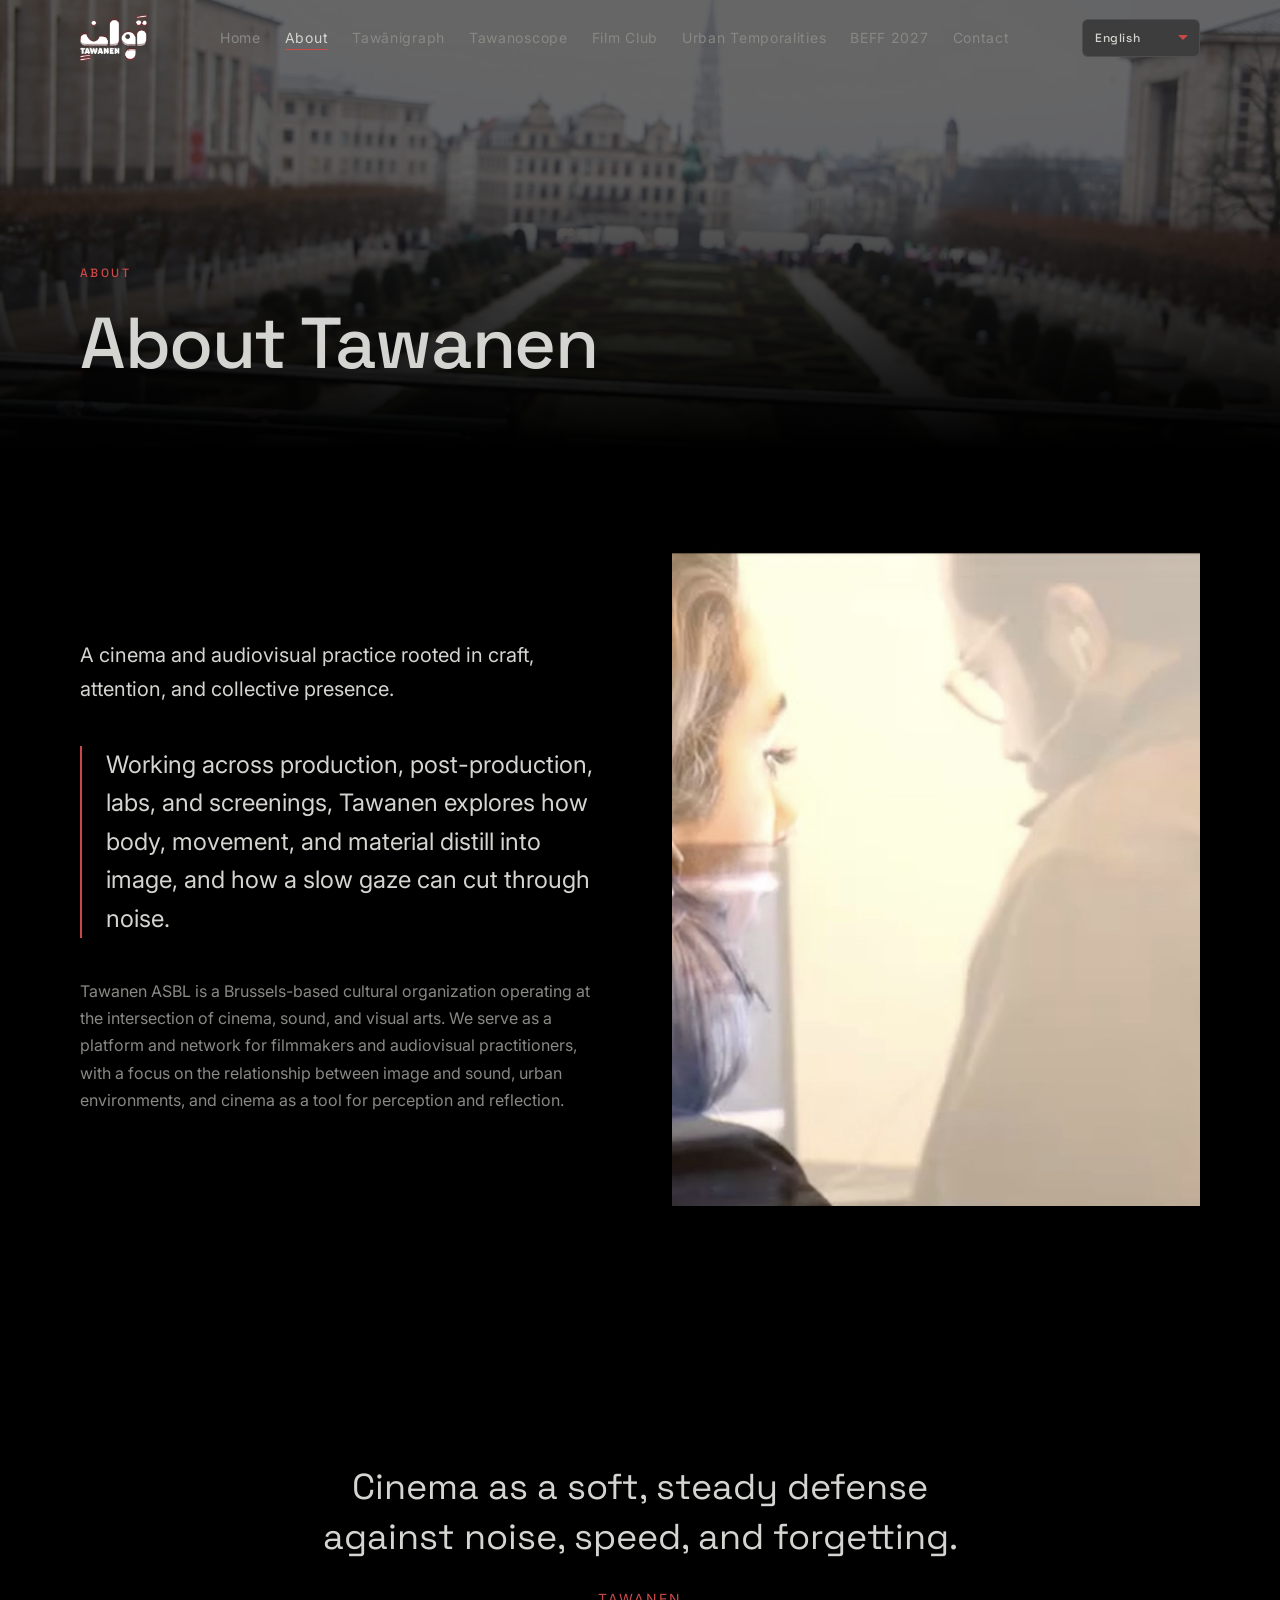
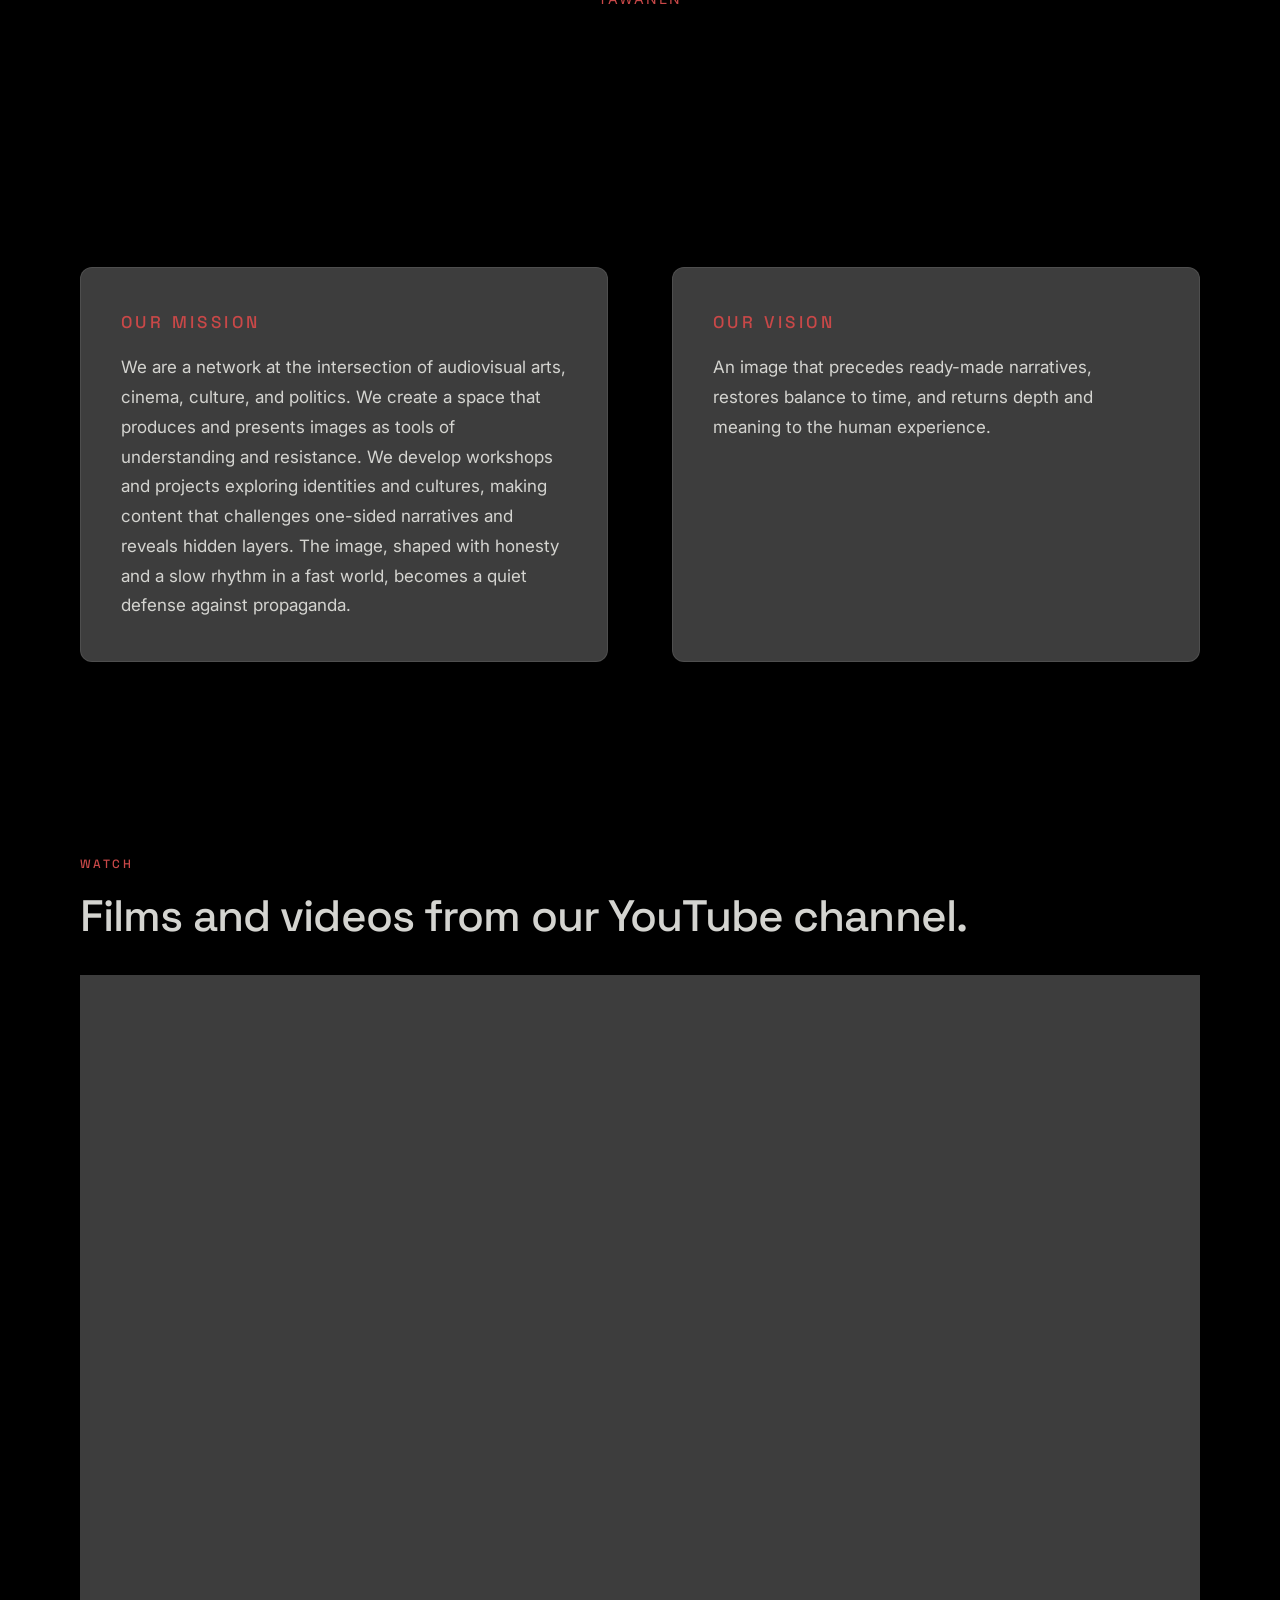
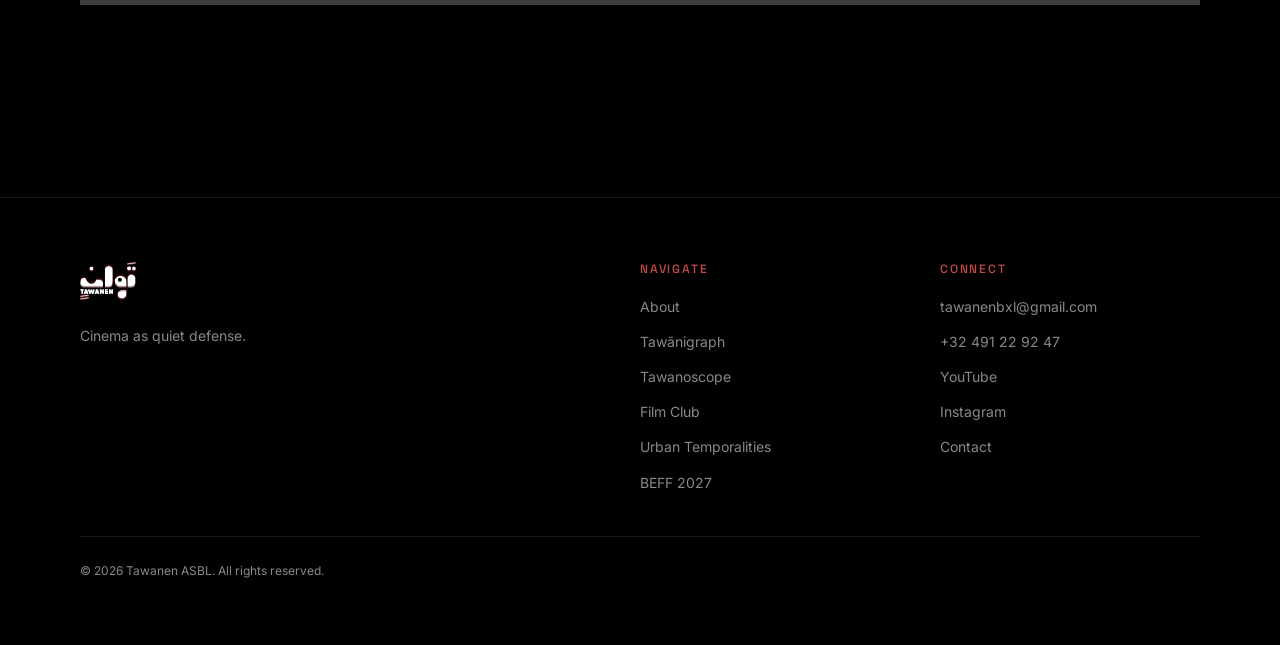
==== about.html @ 6d1c45f4 "initial commit Co-authored-by: Cursor <cursoragent@cursor.com>" ====
<!DOCTYPE html>
<html lang="en">
<head>
  <meta charset="UTF-8">
  <meta name="viewport" content="width=device-width, initial-scale=1.0">
  <meta name="description" content="About Tawanen ASBL — a cinema and audiovisual practice rooted in craft, attention, and collective presence in Brussels.">
  <meta property="og:title" content="About — Tawanen">
  <meta property="og:image" content="logo.png">
  <link rel="icon" type="image/png" href="logo.png">
  <title>About — Tawanen</title>
  <link rel="preconnect" href="https://fonts.googleapis.com">
  <link rel="preconnect" href="https://fonts.gstatic.com" crossorigin>
  <link href="https://fonts.googleapis.com/css2?family=Inter:wght@400;500;600&family=Noto+Sans+Arabic:wght@400;500;600&family=Space+Grotesk:wght@400;500;600;700&display=swap" rel="stylesheet">
  <link rel="stylesheet" href="css/reset.css">
  <link rel="stylesheet" href="css/variables.css">
  <link rel="stylesheet" href="css/layout.css">
  <link rel="stylesheet" href="css/components.css">
  <link rel="stylesheet" href="css/pages.css">
</head>
<body data-page-title="about.pageTitle" data-page-desc="about.intro">

  <header class="site-header scrolled">
    <div class="container header-inner">
      <a href="index.html" class="logo" aria-label="Tawanen"><img src="logo.png" alt="Tawanen" class="logo-img" width="1769" height="1206"></a>
      <nav class="main-nav" aria-label="Main navigation">
        <button class="menu-toggle" aria-label="Toggle menu" aria-expanded="false"><span></span><span></span><span></span></button>
        <ul class="nav-links">
          <li><a href="index.html" data-i18n="nav.home">Home</a></li>
          <li><a href="about.html" data-i18n="nav.about">About</a></li>
          <li><a href="tawanigraph.html" data-i18n="nav.tawānigraph">Tawānigraph</a></li>
          <li><a href="tawanoscope.html" data-i18n="nav.tawanoscope">Tawanoscope</a></li>
          <li><a href="film-club.html" data-i18n="nav.filmClub">Film Club</a></li>
          <li><a href="urban-temporalities.html" data-i18n="nav.urbanTemporalities">Urban Temporalities</a></li>
          <li><a href="beff-2027.html" data-i18n="nav.beff">BEFF 2027</a></li>
          <li><a href="contact.html" data-i18n="nav.contact">Contact</a></li>
        </ul>
      </nav>
      <div class="header-actions">
        <label class="lang-switcher">
          <select class="lang-select" aria-label="Language">
            <option value="en">English</option>
            <option value="fr">Français</option>
            <option value="nl">Nederlands</option>
            <option value="ar">العربية</option>
          </select>
        </label>
      </div>
    </div>
  </header>

  <main>
    <section class="page-hero">
      <div class="page-hero-bg">
        <img src="assets/images/brussels-mont-des-arts.jpg" alt="Mont des Arts formal garden in Brussels">
      </div>
      <div class="page-hero-content container">
        <p class="section-label" data-i18n="nav.about">About</p>
        <h1 data-i18n="about.pageTitle">About Tawanen</h1>
      </div>
    </section>

    <section class="section">
      <div class="container">
        <div class="about-grid reveal">
          <div>
            <p class="section-intro" style="font-size: 1.25rem; color: var(--color-offwhite); margin-bottom: 2rem;" data-i18n="about.intro">A cinema and audiovisual practice rooted in craft, attention, and collective presence.</p>
            <div class="manifesto-block">
              <p data-i18n="about.manifesto">Working across production, post-production, labs, and screenings, Tawanen explores how body, movement, and material distill into image.</p>
            </div>
            <p style="margin-top: 2rem; color: var(--color-muted);" data-i18n="about.asbl">Tawanen ASBL is a Brussels-based cultural organization.</p>
          </div>
          <div class="about-image">
            <img src="assets/images/editing-session.jpg" alt="Collaborative editing session at Tawanen" loading="lazy">
          </div>
        </div>
      </div>
    </section>

    <section class="section">
      <div class="container">
        <div class="quote-block reveal">
          <blockquote data-i18n="about.quote">Cinema as a soft, steady defense against noise, speed, and forgetting.</blockquote>
          <cite data-i18n="about.quoteCite">Tawanen</cite>
        </div>
      </div>
    </section>

    <section class="section">
      <div class="container">
        <div class="mission-vision-grid reveal">
          <div class="mission-block">
            <p class="section-label" data-i18n="mission.title">Our Mission</p>
            <p data-i18n="mission.text">We are a network at the intersection of audiovisual arts, cinema, culture, and politics.</p>
          </div>
          <div class="vision-block">
            <p class="section-label" data-i18n="vision.title">Our Vision</p>
            <p data-i18n="vision.text">An image that precedes ready-made narratives.</p>
          </div>
        </div>
      </div>
    </section>

    <section class="section">
      <div class="container reveal">
        <p class="section-label" data-i18n="video.title">Watch</p>
        <h2 class="section-title" data-i18n="video.intro">Follow our work on YouTube.</h2>
        <div class="video-embed reveal" data-video-featured style="margin-top: 2rem;">
          <iframe src="https://www.youtube.com/embed/IF5uQo_FfHM?rel=0&modestbranding=1" title="Tawanen Bxl" allow="accelerometer; autoplay; clipboard-write; encrypted-media; gyroscope; picture-in-picture" allowfullscreen loading="lazy"></iframe>
        </div>
      </div>
    </section>
  </main>

  <footer class="site-footer">
    <div class="container">
      <div class="footer-grid">
        <div class="footer-brand">
          <a href="index.html" class="logo" aria-label="Tawanen"><img src="logo.png" alt="Tawanen" class="logo-img" width="1769" height="1206"></a>
          <p class="footer-tagline" data-i18n="footer.tagline">Cinema as quiet defense.</p>
        </div>
        <div class="footer-col">
          <h4 data-i18n="footer.navigate">Navigate</h4>
          <ul>
            <li><a href="about.html" data-i18n="nav.about">About</a></li>
            <li><a href="tawanigraph.html" data-i18n="nav.tawānigraph">Tawānigraph</a></li>
            <li><a href="tawanoscope.html" data-i18n="nav.tawanoscope">Tawanoscope</a></li>
            <li><a href="film-club.html" data-i18n="nav.filmClub">Film Club</a></li>
            <li><a href="urban-temporalities.html" data-i18n="nav.urbanTemporalities">Urban Temporalities</a></li>
            <li><a href="beff-2027.html" data-i18n="nav.beff">BEFF 2027</a></li>
          </ul>
        </div>
        <div class="footer-col">
          <h4 data-i18n="footer.connect">Connect</h4>
          <ul>
            <li><a href="mailto:tawanenbxl@gmail.com">tawanenbxl@gmail.com</a></li>
            <li><a href="tel:+32491229247">+32 491 22 92 47</a></li>
            <li><a href="https://www.youtube.com/@TawanenBxl" target="_blank" rel="noopener noreferrer">YouTube</a></li>
            <li><a href="https://instagram.com/tawanenbxl" target="_blank" rel="noopener noreferrer">Instagram</a></li>
            <li><a href="contact.html" data-i18n="nav.contact">Contact</a></li>
          </ul>
        </div>
      </div>
      <div class="footer-bottom">
        <p data-i18n="footer.rights">© 2026 Tawanen ASBL. All rights reserved.</p>
      </div>
    </div>
  </footer>

  <script src="js/i18n.js"></script>
  <script src="js/main.js"></script>
  <script src="js/videos.js"></script>
</body>
</html>
---- css/variables.css ----
:root {
  /* Brand — derived from logo.png */
  --color-black: #000000;
  --color-charcoal: #3d3d3d;
  --color-charcoal-light: #4a4a4a;
  --color-accent: #c94848;
  --color-accent-light: #e06060;
  --color-accent-dim: rgba(201, 72, 72, 0.22);
  --color-grey-brand: #b8b8b8;
  --color-offwhite: #d4d4d0;
  --color-muted: #888884;
  --color-border: rgba(184, 184, 184, 0.14);

  --font-display: "Space Grotesk", "Helvetica Neue", sans-serif;
  --font-body: "Inter", "Helvetica Neue", sans-serif;
  --font-arabic: "Noto Sans Arabic", "Inter", sans-serif;

  --radius-sm: 6px;
  --radius-md: 12px;
  --radius-lg: 20px;

  --space-xs: 0.5rem;
  --space-sm: 1rem;
  --space-md: 1.5rem;
  --space-lg: 2.5rem;
  --space-xl: 4rem;
  --space-2xl: 6rem;
  --space-3xl: 8rem;

  --max-width: 1200px;
  --page-gutter: clamp(1.25rem, 4vw, 2.5rem);
  --nav-height: 76px;
  --logo-height: 46px;
  --logo-height-footer: 38px;

  --transition-slow: 0.6s cubic-bezier(0.25, 0.46, 0.45, 0.94);
  --transition-fast: 0.2s ease;
}

[dir="rtl"] {
  --font-body: var(--font-arabic);
}
---- css/layout.css ----
body {
  font-family: var(--font-body);
  font-size: 1rem;
  line-height: 1.7;
  color: var(--color-offwhite);
  background-color: var(--color-black);
  -webkit-font-smoothing: antialiased;
}

[dir="rtl"] body {
  font-family: var(--font-arabic);
}

h1, h2, h3, h4 {
  font-family: var(--font-display);
  font-weight: 500;
  line-height: 1.2;
  letter-spacing: -0.02em;
}

h1 { font-size: clamp(2.5rem, 6vw, 4.5rem); }
h2 { font-size: clamp(1.75rem, 4vw, 2.75rem); }
h3 { font-size: clamp(1.25rem, 2.5vw, 1.75rem); }

.container {
  width: 100%;
  max-width: var(--max-width);
  margin-inline: auto;
  padding-inline: var(--page-gutter);
}

.section {
  padding-block: var(--space-2xl);
}

.section-label {
  font-family: var(--font-display);
  font-size: 0.75rem;
  font-weight: 500;
  letter-spacing: 0.2em;
  text-transform: uppercase;
  color: var(--color-accent);
  margin-bottom: var(--space-sm);
}

.section-title {
  margin-bottom: var(--space-md);
}

.section-intro {
  color: var(--color-muted);
  max-width: 60ch;
  font-size: 1.125rem;
}

/* Header */
.site-header {
  position: fixed;
  top: 0;
  left: 0;
  right: 0;
  z-index: 100;
  height: var(--nav-height);
  transition: background var(--transition-fast), backdrop-filter var(--transition-fast);
}

.site-header.scrolled {
  background: rgba(0, 0, 0, 0.88);
  backdrop-filter: blur(12px);
  border-bottom: 1px solid var(--color-border);
}

.header-inner {
  display: flex;
  align-items: center;
  justify-content: space-between;
  height: var(--nav-height);
}

.logo {
  display: inline-flex;
  align-items: center;
  flex-shrink: 0;
  line-height: 0;
  transition: opacity var(--transition-fast);
}

.logo:hover {
  opacity: 0.88;
}

.logo-img {
  height: var(--logo-height);
  width: auto;
  display: block;
}

.footer-brand .logo-img {
  height: var(--logo-height-footer);
}

.main-nav {
  display: flex;
  align-items: center;
  gap: var(--space-lg);
}

.nav-links {
  display: flex;
  align-items: center;
  gap: var(--space-md);
}

.nav-links a {
  font-size: 0.875rem;
  letter-spacing: 0.05em;
  color: var(--color-muted);
  transition: color var(--transition-fast);
  position: relative;
}

.nav-links a:hover,
.nav-links a.active {
  color: var(--color-offwhite);
}

.nav-links a.active::after {
  content: "";
  position: absolute;
  bottom: -4px;
  left: 0;
  right: 0;
  height: 1px;
  background: var(--color-accent);
}

.header-actions {
  display: flex;
  align-items: center;
  gap: var(--space-sm);
}

/* Mobile menu */
.menu-toggle {
  display: none;
  flex-direction: column;
  gap: 5px;
  padding: 4px;
}

.menu-toggle span {
  display: block;
  width: 24px;
  height: 2px;
  background: var(--color-offwhite);
  transition: transform var(--transition-fast), opacity var(--transition-fast);
}

.menu-toggle.open span:nth-child(1) {
  transform: translateY(7px) rotate(45deg);
}

.menu-toggle.open span:nth-child(2) {
  opacity: 0;
}

.menu-toggle.open span:nth-child(3) {
  transform: translateY(-7px) rotate(-45deg);
}

/* Footer */
.site-footer {
  border-top: 1px solid var(--color-border);
  padding-block: var(--space-xl);
  margin-top: var(--space-2xl);
}

.footer-grid {
  display: grid;
  grid-template-columns: 2fr 1fr 1fr;
  gap: var(--space-lg);
}

.footer-brand .logo {
  display: inline-block;
  margin-bottom: var(--space-sm);
}

.footer-tagline {
  color: var(--color-muted);
  font-size: 0.875rem;
  max-width: 30ch;
}

.footer-col h4 {
  font-size: 0.75rem;
  letter-spacing: 0.15em;
  text-transform: uppercase;
  color: var(--color-accent);
  margin-bottom: var(--space-sm);
}

.footer-col ul {
  display: flex;
  flex-direction: column;
  gap: var(--space-xs);
}

.footer-col a {
  font-size: 0.875rem;
  color: var(--color-muted);
  transition: color var(--transition-fast);
}

.footer-col a:hover {
  color: var(--color-offwhite);
}

.footer-bottom {
  display: flex;
  justify-content: space-between;
  align-items: center;
  margin-top: var(--space-lg);
  padding-top: var(--space-md);
  border-top: 1px solid var(--color-border);
  font-size: 0.75rem;
  color: var(--color-muted);
}

/* Page hero (inner pages) */
.page-hero {
  position: relative;
  min-height: 50vh;
  display: flex;
  align-items: flex-end;
  padding-block: calc(var(--nav-height) + var(--space-xl)) var(--space-xl);
  overflow: hidden;
}

.page-hero-bg {
  position: absolute;
  inset: 0;
  z-index: 0;
}

.page-hero-bg img {
  width: 100%;
  height: 100%;
  object-fit: cover;
  filter: brightness(0.4);
}

.page-hero-bg::after {
  content: "";
  position: absolute;
  inset: 0;
  background: linear-gradient(to top, var(--color-black) 0%, transparent 60%);
}

.page-hero-content {
  position: relative;
  z-index: 1;
}

.page-hero h1 {
  max-width: 16ch;
}

/* Main content offset for fixed header */
main {
  padding-top: 0;
}

main.has-offset {
  padding-top: var(--nav-height);
}

/* Responsive */
@media (max-width: 900px) {
  .menu-toggle {
    display: flex;
  }

  .nav-links {
    position: fixed;
    top: var(--nav-height);
    left: 0;
    right: 0;
    bottom: 0;
    flex-direction: column;
    align-items: flex-start;
    padding: var(--space-lg);
    background: rgba(0, 0, 0, 0.97);
    backdrop-filter: blur(16px);
    transform: translateX(100%);
    transition: transform var(--transition-slow);
    gap: var(--space-md);
  }

  [dir="rtl"] .nav-links {
    transform: translateX(-100%);
  }

  .nav-links.open {
    transform: translateX(0);
  }

  .nav-links a {
    font-size: 1.25rem;
  }

  .footer-grid {
    grid-template-columns: 1fr;
    gap: var(--space-md);
  }

  .footer-bottom {
    flex-direction: column;
    gap: var(--space-sm);
    text-align: center;
  }
}

@media (max-width: 600px) {
  .section {
    padding-block: var(--space-xl);
  }
}
---- css/components.css ----
/* Language switcher */
.lang-switcher {
  position: relative;
  display: inline-flex;
  align-items: center;
}

.lang-select {
  appearance: none;
  -webkit-appearance: none;
  font-family: var(--font-display);
  font-size: 0.75rem;
  font-weight: 500;
  letter-spacing: 0.05em;
  padding: 0.5rem 2rem 0.5rem 0.75rem;
  background: var(--color-charcoal);
  border: 1px solid var(--color-border);
  border-radius: var(--radius-sm);
  color: var(--color-offwhite);
  cursor: pointer;
  transition: border-color var(--transition-fast), background var(--transition-fast);
  background-image: url("data:image/svg+xml,%3Csvg xmlns='http://www.w3.org/2000/svg' width='12' height='12' viewBox='0 0 12 12'%3E%3Cpath fill='%23c94848' d='M6 8L1 3h10z'/%3E%3C/svg%3E");
  background-repeat: no-repeat;
  background-position: right 0.6rem center;
}

[dir="rtl"] .lang-select {
  padding: 0.5rem 0.75rem 0.5rem 2rem;
  background-position: left 0.6rem center;
}

.lang-select:hover,
.lang-select:focus {
  outline: none;
  border-color: var(--color-accent);
}

.lang-select option {
  background: var(--color-charcoal);
  color: var(--color-offwhite);
}

/* Buttons */
.btn {
  display: inline-flex;
  align-items: center;
  gap: var(--space-xs);
  font-family: var(--font-display);
  font-size: 0.875rem;
  font-weight: 500;
  letter-spacing: 0.08em;
  text-transform: uppercase;
  padding: 0.875rem 1.75rem;
  border: 1px solid var(--color-accent);
  border-radius: var(--radius-sm);
  color: var(--color-accent);
  transition: background var(--transition-fast), color var(--transition-fast), border-color var(--transition-fast);
}

.btn:hover {
  background: var(--color-accent);
  color: var(--color-offwhite);
}

.btn-filled {
  background: var(--color-accent);
  color: var(--color-offwhite);
  border-color: var(--color-accent);
}

.btn-filled:hover {
  background: var(--color-accent-light);
  border-color: var(--color-accent-light);
  color: var(--color-offwhite);
}

.btn-ghost {
  border-color: var(--color-border);
  color: var(--color-offwhite);
}

.btn-ghost:hover {
  border-color: var(--color-offwhite);
  background: transparent;
  color: var(--color-offwhite);
}

/* Cards */
.card-grid {
  display: grid;
  grid-template-columns: repeat(auto-fit, minmax(280px, 1fr));
  gap: var(--space-md);
}

.card {
  background: var(--color-charcoal);
  border: 1px solid var(--color-border);
  border-radius: var(--radius-md);
  overflow: hidden;
  transition: border-color var(--transition-fast), transform var(--transition-slow);
}

.card:hover {
  border-color: var(--color-accent);
  transform: translateY(-4px);
}

.card-image {
  aspect-ratio: 16 / 10;
  overflow: hidden;
}

.card-image img {
  width: 100%;
  height: 100%;
  object-fit: cover;
  filter: grayscale(30%);
  transition: filter var(--transition-slow), transform var(--transition-slow);
}

.card:hover .card-image img {
  filter: grayscale(0%);
  transform: scale(1.03);
}

.card-body {
  padding: var(--space-md);
}

.card-label {
  font-size: 0.6875rem;
  letter-spacing: 0.15em;
  text-transform: uppercase;
  color: var(--color-accent);
  margin-bottom: var(--space-xs);
}

.card-title {
  font-family: var(--font-display);
  font-size: 1.25rem;
  margin-bottom: var(--space-xs);
}

.card-text {
  font-size: 0.875rem;
  color: var(--color-muted);
  margin-bottom: var(--space-sm);
}

.card-link {
  font-size: 0.8125rem;
  letter-spacing: 0.1em;
  text-transform: uppercase;
  color: var(--color-accent);
}

/* Pillar cards (larger) */
.pillar-grid {
  display: grid;
  grid-template-columns: repeat(3, 1fr);
  gap: var(--space-md);
}

.pillar-card {
  position: relative;
  min-height: 420px;
  display: flex;
  flex-direction: column;
  justify-content: flex-end;
  padding: var(--space-md);
  overflow: hidden;
  border: 1px solid var(--color-border);
  border-radius: var(--radius-md);
  transition: border-color var(--transition-fast);
}

.pillar-card:hover {
  border-color: var(--color-accent);
}

.pillar-card-bg {
  position: absolute;
  inset: 0;
  z-index: 0;
}

.pillar-card-bg img {
  width: 100%;
  height: 100%;
  object-fit: cover;
  filter: brightness(0.35) grayscale(40%);
  transition: filter var(--transition-slow), transform var(--transition-slow);
}

.pillar-card:hover .pillar-card-bg img {
  filter: brightness(0.45) grayscale(0%);
  transform: scale(1.05);
}

.pillar-card-bg::after {
  content: "";
  position: absolute;
  inset: 0;
  background: linear-gradient(to top, var(--color-black) 20%, transparent 70%);
}

.pillar-card-content {
  position: relative;
  z-index: 1;
}

.pillar-card-content h3 {
  font-size: 1.5rem;
  margin-bottom: var(--space-xs);
}

.pillar-card-content p {
  font-size: 0.875rem;
  color: var(--color-muted);
  margin-bottom: var(--space-sm);
}

/* Video embed */
.video-embed {
  position: relative;
  aspect-ratio: 16 / 9;
  background: var(--color-charcoal);
  overflow: hidden;
}

.video-embed iframe,
.video-embed video {
  width: 100%;
  height: 100%;
  border: none;
}

.video-grid {
  display: grid;
  grid-template-columns: repeat(auto-fit, minmax(min(100%, 320px), 1fr));
  gap: var(--space-md);
}

.video-card-title {
  font-family: var(--font-display);
  font-size: 0.9375rem;
  font-weight: 500;
  margin-top: var(--space-sm);
  color: var(--color-offwhite);
}

.video-section-footer {
  margin-top: var(--space-lg);
  text-align: center;
}

/* Hero video section */
.hero {
  position: relative;
  min-height: 100vh;
  min-height: 100dvh;
  display: flex;
  flex-direction: column;
  justify-content: center;
  overflow: hidden;
}

.hero-video-wrap {
  position: absolute;
  inset: 0;
  z-index: 0;
}

.hero-video-wrap video,
.hero-video-wrap img {
  width: 100%;
  height: 100%;
  object-fit: cover;
}

.hero-video-wrap::after {
  content: "";
  position: absolute;
  inset: 0;
  background:
    linear-gradient(
      to right,
      rgba(0, 0, 0, 0.92) 0%,
      rgba(0, 0, 0, 0.72) 42%,
      rgba(0, 0, 0, 0.35) 70%,
      rgba(0, 0, 0, 0.2) 100%
    ),
    linear-gradient(
      to top,
      rgba(0, 0, 0, 0.88) 0%,
      rgba(0, 0, 0, 0.25) 45%,
      rgba(0, 0, 0, 0.55) 100%
    );
}

.hero-content {
  position: relative;
  z-index: 1;
  padding-block: calc(var(--nav-height) + var(--space-lg)) var(--space-2xl);
}

.hero-text {
  max-width: 38rem;
}

.hero-title {
  margin-bottom: var(--space-md);
  font-size: clamp(2.75rem, 7.5vw, 5.25rem);
  font-weight: 500;
  line-height: 1.02;
  letter-spacing: -0.03em;
  text-shadow: 0 2px 32px rgba(0, 0, 0, 0.9);
}

.hero-title-line {
  display: block;
  opacity: 0;
  animation: fadeUp 1s var(--transition-slow) forwards;
}

.hero-title-line:nth-child(1) { animation-delay: 0.2s; }
.hero-title-line:nth-child(2) { animation-delay: 0.35s; }
.hero-title-line:nth-child(3) { animation-delay: 0.5s; }

.hero-title-accent {
  color: var(--color-accent);
}

.hero-lead {
  font-size: clamp(1.0625rem, 2.2vw, 1.3125rem);
  line-height: 1.65;
  color: var(--color-offwhite);
  max-width: 40ch;
  margin-bottom: var(--space-lg);
  text-shadow: 0 1px 20px rgba(0, 0, 0, 0.85);
  opacity: 0;
  animation: fadeUp 1s var(--transition-slow) 0.65s forwards;
}

.hero-actions {
  display: flex;
  flex-wrap: wrap;
  gap: var(--space-sm);
  opacity: 0;
  animation: fadeUp 1s var(--transition-slow) 0.8s forwards;
}

@keyframes fadeUp {
  from {
    opacity: 0;
    transform: translateY(24px);
  }
  to {
    opacity: 1;
    transform: translateY(0);
  }
}

[dir="rtl"] .hero-video-wrap::after {
  background:
    linear-gradient(
      to left,
      rgba(0, 0, 0, 0.92) 0%,
      rgba(0, 0, 0, 0.72) 42%,
      rgba(0, 0, 0, 0.35) 70%,
      rgba(0, 0, 0, 0.2) 100%
    ),
    linear-gradient(
      to top,
      rgba(0, 0, 0, 0.88) 0%,
      rgba(0, 0, 0, 0.25) 45%,
      rgba(0, 0, 0, 0.55) 100%
    );
}

@media (max-width: 600px) {
  .hero-text {
    max-width: none;
  }

  .hero-lead {
    max-width: none;
  }
}

/* Manifesto / quote blocks */
.manifesto-block {
  border-left: 2px solid var(--color-accent);
  padding-left: var(--space-md);
  margin-block: var(--space-lg);
}

[dir="rtl"] .manifesto-block {
  border-left: none;
  border-right: 2px solid var(--color-accent);
  padding-left: 0;
  padding-right: var(--space-md);
}

.manifesto-block p {
  font-size: clamp(1.125rem, 2.5vw, 1.5rem);
  line-height: 1.6;
  color: var(--color-offwhite);
}

.quote-block {
  text-align: center;
  padding-block: var(--space-xl);
}

.quote-block blockquote {
  font-family: var(--font-display);
  font-size: clamp(1.5rem, 3vw, 2.25rem);
  line-height: 1.4;
  max-width: 28ch;
  margin-inline: auto;
  color: var(--color-offwhite);
}

.quote-block cite {
  display: block;
  margin-top: var(--space-md);
  font-size: 0.875rem;
  font-style: normal;
  letter-spacing: 0.15em;
  text-transform: uppercase;
  color: var(--color-accent);
}

/* Phase timeline */
.phases {
  display: grid;
  grid-template-columns: repeat(auto-fit, minmax(180px, 1fr));
  gap: var(--space-sm);
  margin-top: var(--space-lg);
}

.phase-item {
  padding: var(--space-md);
  background: var(--color-charcoal);
  border: 1px solid var(--color-border);
  border-radius: var(--radius-sm);
  position: relative;
}

.phase-number {
  font-family: var(--font-display);
  font-size: 2rem;
  color: var(--color-accent);
  opacity: 0.5;
  line-height: 1;
  margin-bottom: var(--space-xs);
}

.phase-item h4 {
  font-size: 0.9375rem;
  margin-bottom: var(--space-xs);
}

.phase-item p {
  font-size: 0.8125rem;
  color: var(--color-muted);
}

/* Gallery strip */
.gallery-strip {
  display: grid;
  grid-template-columns: repeat(6, 1fr);
  gap: 4px;
  overflow: hidden;
}

.gallery-strip img {
  width: 100%;
  aspect-ratio: 1;
  object-fit: cover;
  filter: grayscale(60%) brightness(0.7);
  transition: filter var(--transition-slow);
}

.gallery-strip img:hover {
  filter: grayscale(0%) brightness(1);
}

/* Contact form */
.contact-form {
  display: flex;
  flex-direction: column;
  gap: var(--space-md);
  max-width: 540px;
}

.form-status {
  padding: var(--space-sm) var(--space-md);
  border-radius: var(--radius-sm);
  font-size: 0.9375rem;
  line-height: 1.5;
}

.form-status-success {
  background: rgba(201, 72, 72, 0.15);
  border: 1px solid var(--color-accent);
  color: var(--color-offwhite);
}

.form-group {
  display: flex;
  flex-direction: column;
  gap: var(--space-xs);
}

.form-group label {
  font-size: 0.8125rem;
  letter-spacing: 0.08em;
  text-transform: uppercase;
  color: var(--color-muted);
}

.form-group input,
.form-group textarea,
.form-group select {
  background: var(--color-charcoal);
  border: 1px solid var(--color-border);
  border-radius: var(--radius-sm);
  padding: 0.875rem 1rem;
  color: var(--color-offwhite);
  transition: border-color var(--transition-fast);
}

.form-group input:focus,
.form-group textarea:focus,
.form-group select:focus {
  outline: none;
  border-color: var(--color-accent);
}

.form-group textarea {
  min-height: 140px;
  resize: vertical;
}

/* Info list */
.info-list {
  display: flex;
  flex-direction: column;
  gap: var(--space-md);
}

.info-item {
  display: flex;
  flex-direction: column;
  gap: 4px;
}

.info-item dt {
  font-size: 0.75rem;
  letter-spacing: 0.12em;
  text-transform: uppercase;
  color: var(--color-accent);
}

.info-item dd {
  font-size: 1rem;
  color: var(--color-offwhite);
}

.info-item dd a {
  transition: color var(--transition-fast);
}

.info-item dd a:hover {
  color: var(--color-accent);
}

/* Two column layout */
.two-col {
  display: grid;
  grid-template-columns: 1fr 1fr;
  gap: var(--space-xl);
  align-items: start;
}

/* Programme list */
.programme-list {
  display: flex;
  flex-direction: column;
  gap: var(--space-sm);
}

.programme-list li {
  display: flex;
  align-items: baseline;
  gap: var(--space-sm);
  padding: var(--space-sm) 0;
  border-bottom: 1px solid var(--color-border);
  font-size: 0.9375rem;
}

.programme-list li::before {
  content: "—";
  color: var(--color-accent);
  flex-shrink: 0;
}

/* Fade-in on scroll */
.reveal {
  opacity: 0;
  transform: translateY(20px);
  transition: opacity 0.8s ease, transform 0.8s ease;
}

.reveal.visible {
  opacity: 1;
  transform: translateY(0);
}

@media (max-width: 900px) {
  .pillar-grid {
    grid-template-columns: 1fr;
  }

  .gallery-strip {
    grid-template-columns: repeat(3, 1fr);
  }

  .two-col {
    grid-template-columns: 1fr;
  }
}

@media (max-width: 600px) {
  .gallery-strip {
    grid-template-columns: repeat(2, 1fr);
  }

  .hero-actions {
    flex-direction: column;
  }

  .btn {
    text-align: center;
    justify-content: center;
  }
}

@media (prefers-reduced-motion: reduce) {
  .hero-title-line,
  .hero-lead,
  .hero-actions {
    opacity: 1;
    animation: none;
  }

  .reveal {
    opacity: 1;
    transform: none;
  }
}
---- css/pages.css ----
/* Page-specific styles */

/* Home — mission/vision split */
.mission-vision-grid {
  display: grid;
  grid-template-columns: 1fr 1fr;
  gap: var(--space-xl);
}

.mission-block,
.vision-block {
  padding: var(--space-lg);
  background: var(--color-charcoal);
  border: 1px solid var(--color-border);
  border-radius: var(--radius-md);
}

.mission-block h3,
.vision-block h3 {
  margin-bottom: var(--space-md);
}

.mission-block p,
.vision-block p {
  font-size: 1.0625rem;
  line-height: 1.75;
}

/* Featured projects row */
.featured-projects {
  display: grid;
  grid-template-columns: 1fr 1fr;
  gap: var(--space-md);
}

.featured-project {
  position: relative;
  min-height: 360px;
  display: flex;
  flex-direction: column;
  justify-content: flex-end;
  padding: var(--space-lg);
  overflow: hidden;
  border: 1px solid var(--color-border);
  border-radius: var(--radius-md);
}

.featured-project-bg {
  position: absolute;
  inset: 0;
}

.featured-project-bg img {
  width: 100%;
  height: 100%;
  object-fit: cover;
  filter: brightness(0.3);
  transition: filter var(--transition-slow), transform var(--transition-slow);
}

.featured-project:hover .featured-project-bg img {
  filter: brightness(0.45);
  transform: scale(1.04);
}

.featured-project-bg::after {
  content: "";
  position: absolute;
  inset: 0;
  background: linear-gradient(to top, var(--color-black) 10%, transparent 60%);
}

.featured-project-content {
  position: relative;
  z-index: 1;
}

.featured-project-date {
  font-size: 0.75rem;
  letter-spacing: 0.15em;
  text-transform: uppercase;
  color: var(--color-accent);
  margin-bottom: var(--space-xs);
}

.featured-project h3 {
  margin-bottom: var(--space-xs);
}

.featured-project p {
  font-size: 0.875rem;
  color: var(--color-muted);
  margin-bottom: var(--space-sm);
  max-width: 40ch;
}

/* About page */
.about-grid {
  display: grid;
  grid-template-columns: 1fr 1fr;
  gap: var(--space-xl);
  align-items: center;
}

.about-image {
  aspect-ratio: 4 / 5;
  overflow: hidden;
}

.about-image img {
  width: 100%;
  height: 100%;
  object-fit: cover;
  filter: grayscale(20%);
}

/* Pillar page content */
.pillar-content {
  max-width: 70ch;
}

.pillar-content p {
  margin-bottom: var(--space-md);
  color: var(--color-muted);
  font-size: 1.0625rem;
}

.pillar-offerings {
  margin-top: var(--space-lg);
}

.pillar-offerings h3 {
  margin-bottom: var(--space-md);
}

.pillar-offerings ul {
  display: flex;
  flex-direction: column;
  gap: var(--space-sm);
}

.pillar-offerings li {
  padding: var(--space-sm) var(--space-md);
  background: var(--color-charcoal);
  border-left: 2px solid var(--color-accent);
  font-size: 0.9375rem;
}

[dir="rtl"] .pillar-offerings li {
  border-left: none;
  border-right: 2px solid var(--color-accent);
}

/* Project page */
.project-meta {
  display: flex;
  flex-wrap: wrap;
  gap: var(--space-md);
  margin-bottom: var(--space-lg);
  padding-bottom: var(--space-md);
  border-bottom: 1px solid var(--color-border);
}

.project-meta-item {
  display: flex;
  flex-direction: column;
  gap: 2px;
}

.project-meta-item span:first-child {
  font-size: 0.6875rem;
  letter-spacing: 0.12em;
  text-transform: uppercase;
  color: var(--color-accent);
}

.project-meta-item span:last-child {
  font-size: 0.9375rem;
}

.project-section {
  margin-bottom: var(--space-xl);
}

.project-section h2 {
  margin-bottom: var(--space-md);
}

.project-section p {
  color: var(--color-muted);
  font-size: 1.0625rem;
  margin-bottom: var(--space-sm);
  max-width: 70ch;
}

/* BEFF homages */
.homage-grid {
  display: grid;
  grid-template-columns: repeat(auto-fit, minmax(200px, 1fr));
  gap: var(--space-sm);
  margin-top: var(--space-md);
}

.homage-item {
  padding: var(--space-md);
  background: var(--color-charcoal);
  border: 1px solid var(--color-border);
  border-radius: var(--radius-sm);
  text-align: center;
}

.homage-item h4 {
  font-size: 1rem;
  margin-bottom: 4px;
}

.homage-item p {
  font-size: 0.8125rem;
  color: var(--color-muted);
}

/* Contact page */
.contact-grid {
  display: grid;
  grid-template-columns: 1fr 1fr;
  gap: var(--space-xl);
}

.partner-cta {
  margin-top: var(--space-xl);
  padding: var(--space-lg);
  background: var(--color-charcoal);
  border: 1px solid var(--color-accent);
  border-radius: var(--radius-md);
  text-align: center;
}

.partner-cta h3 {
  margin-bottom: var(--space-sm);
}

.partner-cta p {
  color: var(--color-muted);
  margin-bottom: var(--space-md);
  max-width: 50ch;
  margin-inline: auto;
}

/* Social reel section */
.social-reel {
  max-width: 640px;
  margin-inline: auto;
}

@media (max-width: 900px) {
  .mission-vision-grid,
  .featured-projects,
  .about-grid,
  .contact-grid {
    grid-template-columns: 1fr;
  }
}
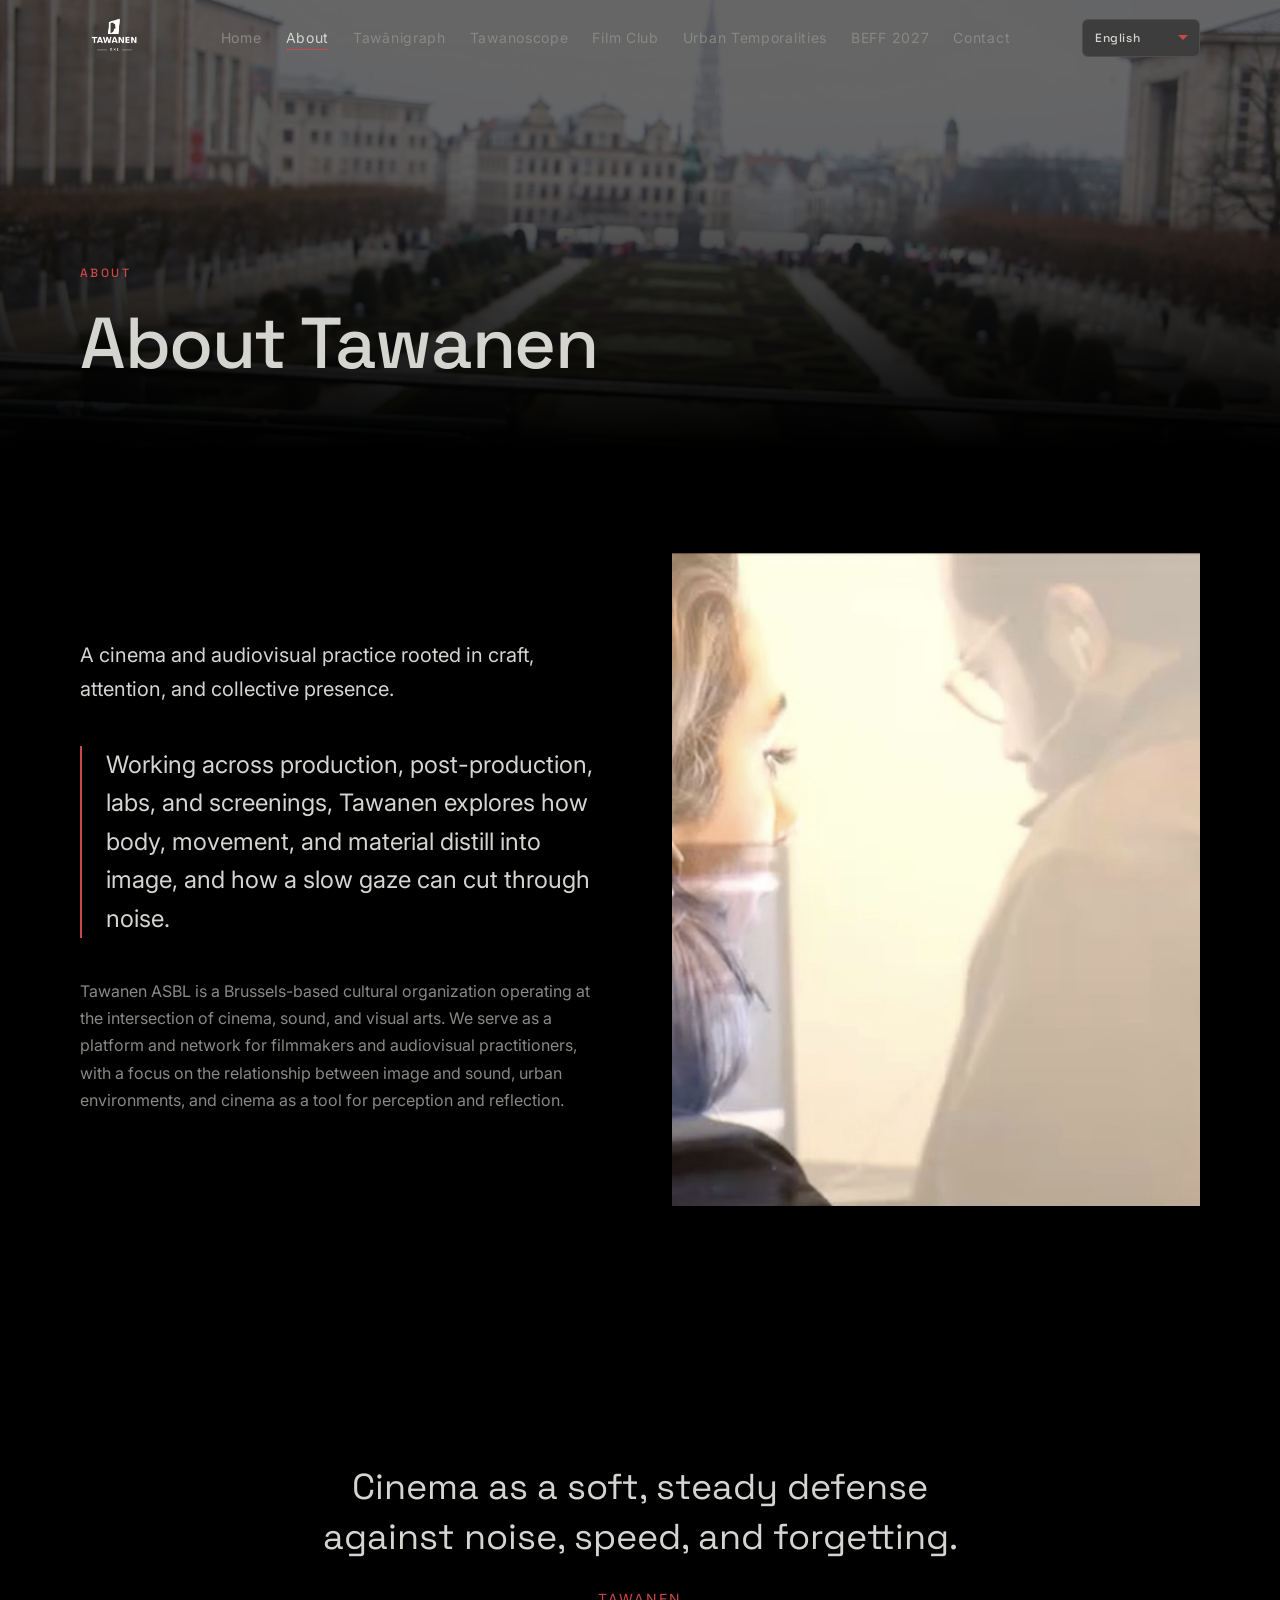
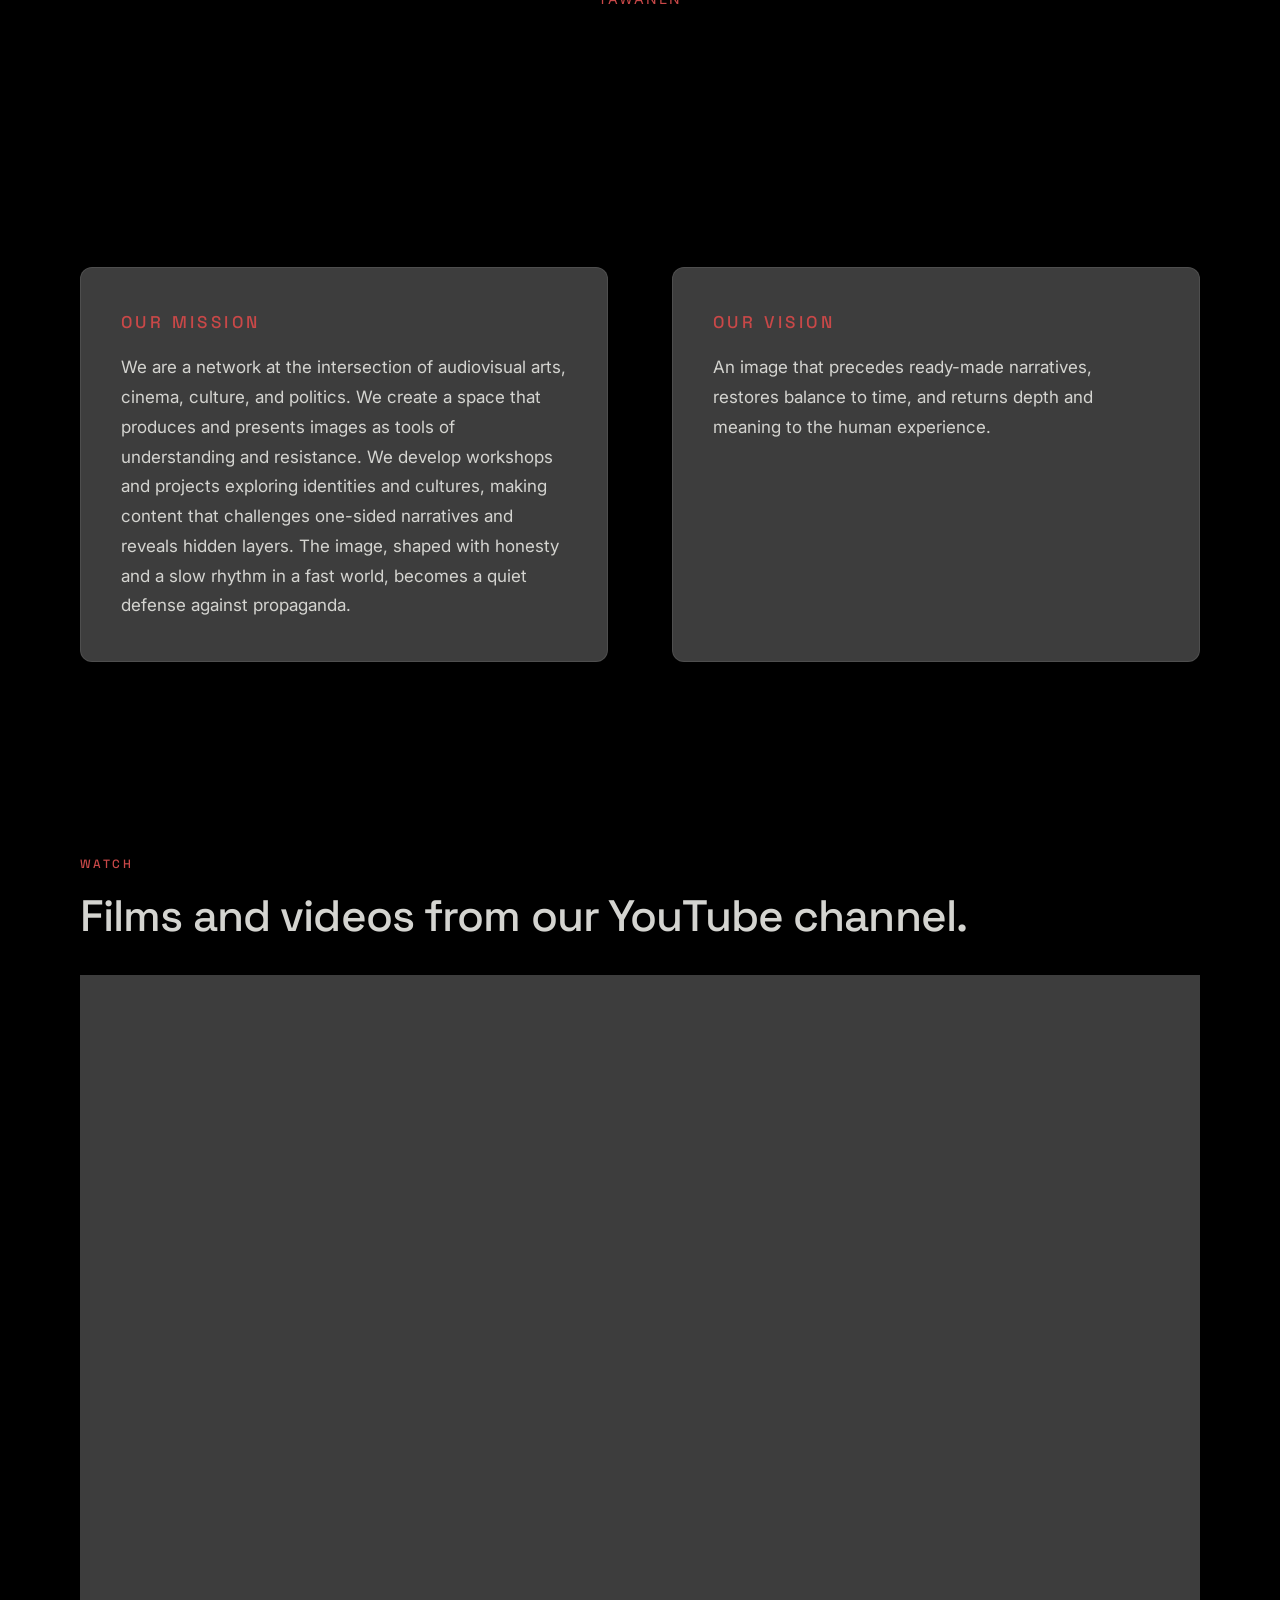
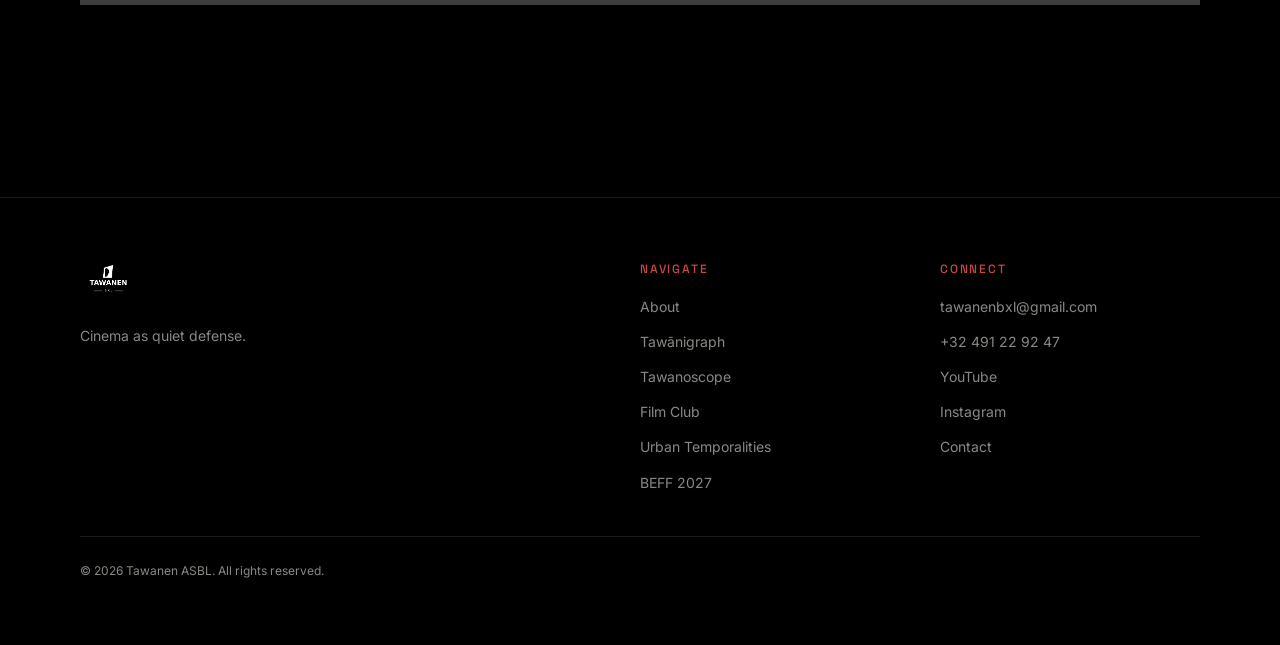
==== commit 84961688: "Use new Tawanen BXL logo across site" ====
--- a/about.html
+++ b/about.html
@@ -5,8 +5,8 @@
   <meta name="viewport" content="width=device-width, initial-scale=1.0">
   <meta name="description" content="About Tawanen ASBL — a cinema and audiovisual practice rooted in craft, attention, and collective presence in Brussels.">
   <meta property="og:title" content="About — Tawanen">
-  <meta property="og:image" content="logo.png">
-  <link rel="icon" type="image/png" href="logo.png">
+  <meta property="og:image" content="logo.png.png">
+  <link rel="icon" type="image/png" href="logo.png.png">
   <title>About — Tawanen</title>
   <link rel="preconnect" href="https://fonts.googleapis.com">
   <link rel="preconnect" href="https://fonts.gstatic.com" crossorigin>
@@ -21,7 +21,7 @@
 
   <header class="site-header scrolled">
     <div class="container header-inner">
-      <a href="index.html" class="logo" aria-label="Tawanen"><img src="logo.png" alt="Tawanen" class="logo-img" width="1769" height="1206"></a>
+      <a href="index.html" class="logo" aria-label="Tawanen"><img src="logo.png.png" alt="Tawanen" class="logo-img" width="1769" height="1206"></a>
       <nav class="main-nav" aria-label="Main navigation">
         <button class="menu-toggle" aria-label="Toggle menu" aria-expanded="false"><span></span><span></span><span></span></button>
         <ul class="nav-links">
@@ -115,7 +115,7 @@
     <div class="container">
       <div class="footer-grid">
         <div class="footer-brand">
-          <a href="index.html" class="logo" aria-label="Tawanen"><img src="logo.png" alt="Tawanen" class="logo-img" width="1769" height="1206"></a>
+          <a href="index.html" class="logo" aria-label="Tawanen"><img src="logo.png.png" alt="Tawanen" class="logo-img" width="1769" height="1206"></a>
           <p class="footer-tagline" data-i18n="footer.tagline">Cinema as quiet defense.</p>
         </div>
         <div class="footer-col">
--- a/css/components.css
+++ b/css/components.css
@@ -285,16 +285,16 @@
   background:
     linear-gradient(
       to right,
-      rgba(0, 0, 0, 0.92) 0%,
-      rgba(0, 0, 0, 0.72) 42%,
-      rgba(0, 0, 0, 0.35) 70%,
-      rgba(0, 0, 0, 0.2) 100%
+      rgba(0, 0, 0, 0.5) 0%,
+      rgba(0, 0, 0, 0.32) 42%,
+      rgba(0, 0, 0, 0.1) 70%,
+      rgba(0, 0, 0, 0.04) 100%
     ),
     linear-gradient(
       to top,
-      rgba(0, 0, 0, 0.88) 0%,
-      rgba(0, 0, 0, 0.25) 45%,
-      rgba(0, 0, 0, 0.55) 100%
+      rgba(0, 0, 0, 0.42) 0%,
+      rgba(0, 0, 0, 0.06) 45%,
+      rgba(0, 0, 0, 0.2) 100%
     );
 }
 
@@ -365,16 +365,16 @@
   background:
     linear-gradient(
       to left,
-      rgba(0, 0, 0, 0.92) 0%,
-      rgba(0, 0, 0, 0.72) 42%,
-      rgba(0, 0, 0, 0.35) 70%,
-      rgba(0, 0, 0, 0.2) 100%
+      rgba(0, 0, 0, 0.5) 0%,
+      rgba(0, 0, 0, 0.32) 42%,
+      rgba(0, 0, 0, 0.1) 70%,
+      rgba(0, 0, 0, 0.04) 100%
     ),
     linear-gradient(
       to top,
-      rgba(0, 0, 0, 0.88) 0%,
-      rgba(0, 0, 0, 0.25) 45%,
-      rgba(0, 0, 0, 0.55) 100%
+      rgba(0, 0, 0, 0.42) 0%,
+      rgba(0, 0, 0, 0.06) 45%,
+      rgba(0, 0, 0, 0.2) 100%
     );
 }
 
--- a/css/pages.css
+++ b/css/pages.css
@@ -29,12 +29,13 @@
 /* Featured projects row */
 .featured-projects {
   display: grid;
-  grid-template-columns: 1fr 1fr;
+  grid-template-columns: repeat(auto-fit, minmax(min(100%, 420px), 1fr));
   gap: var(--space-md);
 }
 
 .featured-project {
   position: relative;
+  max-width: 640px;
   min-height: 360px;
   display: flex;
   flex-direction: column;
@@ -226,6 +227,89 @@
   gap: var(--space-xl);
 }
 
+.open-call-cta {
+  margin-top: 0;
+  margin-bottom: var(--space-xl);
+}
+
+.beff-hero {
+  min-height: 0;
+  display: block;
+  align-items: stretch;
+  padding-bottom: var(--space-lg);
+}
+
+.beff-hero-grid {
+  display: grid;
+  grid-template-columns: minmax(180px, 280px) minmax(0, 1fr);
+  gap: var(--space-lg);
+  align-items: center;
+}
+
+.beff-hero-copy {
+  margin-top: var(--space-lg);
+}
+
+.beff-logo {
+  display: block;
+  width: 100%;
+  height: auto;
+  background: #fff;
+  border-radius: var(--radius-md);
+}
+
+.beff-poster {
+  display: block;
+  width: 100%;
+  height: auto;
+  border-radius: var(--radius-md);
+}
+
+.beff-spotlight {
+  display: grid;
+  grid-template-columns: minmax(0, 1.15fr) minmax(260px, 0.85fr);
+  gap: var(--space-lg);
+  align-items: start;
+  padding: var(--space-lg);
+  background: var(--color-charcoal);
+  border: 1px solid var(--color-border);
+  border-radius: var(--radius-lg);
+}
+
+.beff-spotlight-copy h2 {
+  margin-bottom: var(--space-sm);
+  max-width: 16ch;
+}
+
+.beff-spotlight-copy p {
+  color: var(--color-muted);
+  margin-bottom: var(--space-sm);
+  max-width: 42ch;
+}
+
+.beff-spotlight .section-label {
+  margin-bottom: var(--space-xs);
+}
+
+.beff-spotlight-actions {
+  display: flex;
+  flex-wrap: wrap;
+  gap: var(--space-sm);
+  margin-top: var(--space-md);
+}
+
+@media (max-width: 800px) {
+  .beff-hero-grid,
+  .beff-spotlight {
+    grid-template-columns: 1fr;
+  }
+
+  .beff-logo {
+    width: min(100%, 240px);
+    margin-inline: auto;
+  }
+}
+
 .partner-cta {
   margin-top: var(--space-xl);
   padding: var(--space-lg);
@@ -235,6 +319,31 @@
   text-align: center;
 }
 
+.apply-cta {
+  padding: var(--space-xl) var(--space-lg);
+  background: var(--color-charcoal);
+  border: 1px solid var(--color-accent);
+  border-radius: var(--radius-md);
+  text-align: center;
+}
+
+.apply-cta .section-label {
+  margin-bottom: var(--space-sm);
+}
+
+.apply-cta .section-title {
+  margin-bottom: var(--space-md);
+  max-width: 28ch;
+  margin-inline: auto;
+}
+
+.apply-cta p {
+  color: var(--color-muted);
+  margin-bottom: var(--space-md);
+  max-width: 52ch;
+  margin-inline: auto;
+}
+
 .partner-cta h3 {
   margin-bottom: var(--space-sm);
 }
@@ -260,3 +369,353 @@
     grid-template-columns: 1fr;
   }
 }
+
+
+.beff-open-call-art {
+  display: grid;
+  grid-template-columns: minmax(0, 0.72fr) minmax(260px, 1fr);
+  gap: var(--space-xl);
+  align-items: center;
+  margin-top: var(--space-xl);
+  padding: clamp(1rem, 3vw, 2rem);
+  overflow: hidden;
+  background: linear-gradient(145deg, #171923, #0b0b10);
+  border: 1px solid var(--color-border);
+  border-radius: var(--radius-lg);
+}
+
+.beff-open-call-art-copy h2 {
+  max-width: 14ch;
+  margin-bottom: var(--space-sm);
+}
+
+.beff-open-call-art-copy p:last-child {
+  color: var(--color-muted);
+  max-width: 34ch;
+}
+
+.beff-open-call-art-image {
+  display: block;
+  width: 100%;
+  max-width: 560px;
+  height: auto;
+  justify-self: center;
+  border-radius: var(--radius-md);
+  box-shadow: 0 18px 48px rgba(0, 0, 0, 0.38);
+}
+
+@media (max-width: 800px) {
+  .beff-open-call-art {
+    grid-template-columns: 1fr;
+    gap: var(--space-md);
+  }
+
+  .beff-open-call-art-copy {
+    text-align: center;
+  }
+
+  .beff-open-call-art-copy h2,
+  .beff-open-call-art-copy p:last-child {
+    margin-inline: auto;
+  }
+
+  .beff-open-call-art-image {
+    max-width: min(100%, 460px);
+  }
+}
+
+
+/* BEFF 2027 cinematic hero */
+.beff-hero { position:relative; isolation:isolate; overflow:hidden; padding-top:clamp(2rem,6vw,5rem); padding-bottom:clamp(2rem,5vw,4rem); background:#050508; }
+.beff-hero::before { content:""; position:absolute; z-index:-2; inset:0; background-image:url("../assets/images/beff-poster.jpg"); background-position:center; background-size:cover; opacity:.16; filter:blur(2px) saturate(.72); transform:scale(1.025); }
+.beff-hero::after { content:""; position:absolute; z-index:-1; inset:0; background:linear-gradient(180deg,rgba(5,5,8,.36),#050508 92%); pointer-events:none; }
+.beff-hero-grid { display:block; max-width:1120px; margin-inline:auto; }
+.beff-sunset-hero { display:block; width:100%; max-height:min(72vh,760px); object-fit:cover; object-position:center; border-radius:clamp(14px,2vw,26px); box-shadow:0 24px 80px rgba(0,0,0,.48); }
+.beff-hero-copy { max-width:900px; margin:clamp(2rem,5vw,4rem) auto 0; }
+.beff-open-call-art { position:relative; background:radial-gradient(ellipse at 85% 15%,rgba(190,36,68,.13),transparent 48%),linear-gradient(145deg,#171923,#09090e); }
+.beff-open-call-art-image { max-height:760px; object-fit:contain; }
+@media(max-width:800px){.beff-sunset-hero{max-height:none;border-radius:14px}.beff-hero-copy{margin-top:2rem}}
+
+
+/* BEFF — full-bleed cinematic cover */
+.beff-hero {
+  position: relative;
+  isolation: isolate;
+  width: 100%;
+  min-height: 0;
+  padding: 0;
+  margin: 0;
+  overflow: hidden;
+  background: #050508;
+}
+.beff-hero::before {
+  content: "";
+  position: absolute;
+  z-index: -1;
+  inset: 0;
+  background: url("../assets/images/beff-poster.jpg") center / cover no-repeat;
+  opacity: .13;
+  filter: blur(3px);
+}
+.beff-hero .beff-hero-grid {
+  position: relative;
+  display: flex;
+  align-items: flex-end;
+  width: 100%;
+  max-width: none;
+  min-height: clamp(560px, 82svh, 920px);
+  margin: 0;
+  overflow: hidden;
+  background: #08080c;
+}
+.beff-hero .beff-hero-grid::after {
+  content: "";
+  position: absolute;
+  inset: 0;
+  background: linear-gradient(90deg, rgba(0,0,0,.58) 0%, rgba(0,0,0,.12) 68%),
+              linear-gradient(0deg, rgba(0,0,0,.78) 0%, transparent 58%);
+  pointer-events: none;
+}
+.beff-hero .beff-sunset-hero {
+  position: absolute;
+  inset: 0;
+  display: block;
+  width: 100%;
+  height: 100%;
+  max-height: none;
+  object-fit: cover;
+  object-position: center 48%;
+  border-radius: 0;
+  box-shadow: none;
+}
+.beff-hero .beff-hero-copy {
+  position: relative;
+  z-index: 1;
+  width: min(100% - 2.5rem, 1240px);
+  max-width: 1240px;
+  margin: 0 auto;
+  padding: clamp(2rem, 7vw, 6rem) 0 clamp(2.5rem, 7vw, 6rem);
+  color: #fff;
+}
+.beff-hero .beff-hero-copy .section-label {
+  color: #ff6678;
+  letter-spacing: .24em;
+  text-shadow: 0 2px 18px rgba(0,0,0,.35);
+}
+.beff-hero .beff-hero-copy h1 {
+  max-width: 13ch;
+  margin: .35rem 0 1rem;
+  color: #fff;
+  font-size: clamp(2.8rem, 7.5vw, 6.8rem);
+  line-height: .98;
+  letter-spacing: -.045em;
+  text-wrap: balance;
+  text-shadow: 0 4px 30px rgba(0,0,0,.38);
+}
+.beff-hero-date {
+  margin: 0;
+  color: rgba(255,255,255,.9);
+  font-size: clamp(.95rem, 1.5vw, 1.15rem);
+  letter-spacing: .12em;
+  text-transform: uppercase;
+}
+@media (max-width: 800px) {
+  .beff-hero .beff-hero-grid {
+    min-height: min(78svh, 780px);
+  }
+  .beff-hero .beff-sunset-hero {
+    object-position: 56% center;
+  }
+  .beff-hero .beff-hero-grid::after {
+    background: linear-gradient(0deg, rgba(0,0,0,.82) 0%, rgba(0,0,0,.12) 75%);
+  }
+  .beff-hero .beff-hero-copy {
+    width: calc(100% - 2rem);
+    padding-bottom: 2.25rem;
+  }
+  .beff-hero .beff-hero-copy h1 {
+    max-width: 11ch;
+    font-size: clamp(2.55rem, 12vw, 4.4rem);
+  }
+}
+
+
+/* BEFF hero correction: keep artwork and page title in separate layers */
+.beff-hero {
+  position: relative;
+  isolation: isolate;
+  display: block;
+  padding: 0 0 clamp(2.5rem, 6vw, 5rem);
+  overflow: hidden;
+  background: #050508;
+}
+.beff-hero::before {
+  content: "";
+  position: absolute;
+  z-index: -1;
+  inset: 0;
+  background: url("../assets/images/beff-poster.jpg") center / cover no-repeat;
+  opacity: .12;
+  filter: blur(3px);
+}
+.beff-hero .beff-hero-grid {
+  position: relative;
+  display: block;
+  width: 100%;
+  max-width: none;
+  min-height: 0;
+  margin: 0;
+  overflow: hidden;
+  background: transparent;
+}
+.beff-hero .beff-hero-grid::after {
+  content: none;
+}
+.beff-hero .beff-sunset-hero {
+  position: relative;
+  inset: auto;
+  display: block;
+  width: 100%;
+  height: auto;
+  max-height: min(76vh, 900px);
+  object-fit: contain;
+  object-position: center;
+  border-radius: 0;
+  box-shadow: none;
+}
+.beff-hero .beff-hero-copy {
+  position: relative;
+  z-index: 1;
+  width: min(100% - 2.5rem, 1120px);
+  max-width: 1120px;
+  margin: 0 auto;
+  padding: clamp(2rem, 5vw, 4rem) 0 0;
+  color: #fff;
+  text-align: left;
+}
+.beff-hero .beff-hero-copy .section-label {
+  color: #ff6678;
+  letter-spacing: .24em;
+}
+.beff-hero .beff-hero-copy h1 {
+  max-width: 16ch;
+  margin: .35rem 0 1rem;
+  color: #fff;
+  font-size: clamp(2.2rem, 5vw, 4.5rem);
+  line-height: 1.08;
+  letter-spacing: -.035em;
+  text-shadow: none;
+}
+.beff-hero-date {
+  margin: 0;
+  color: rgba(255,255,255,.78);
+  font-size: 1rem;
+  letter-spacing: .1em;
+  text-transform: uppercase;
+}
+@media (max-width: 800px) {
+  .beff-hero .beff-sunset-hero {
+    max-height: none;
+  }
+  .beff-hero .beff-hero-copy {
+    width: calc(100% - 2rem);
+    padding-top: 1.75rem;
+  }
+  .beff-hero .beff-hero-copy h1 {
+    max-width: 14ch;
+    font-size: clamp(2rem, 9vw, 3.2rem);
+  }
+}
+
+
+/* BEFF cover artwork carries its own logo and typography — do not overlay duplicate copy */
+.beff-hero {
+  padding: 0;
+  margin: 0;
+  overflow: hidden;
+  background: #050508;
+}
+.beff-hero .beff-hero-grid {
+  width: 100%;
+  max-width: none;
+  margin: 0;
+  overflow: hidden;
+}
+.beff-hero .beff-sunset-hero {
+  display: block;
+  width: 100%;
+  height: auto;
+  max-height: none;
+  object-fit: contain;
+  object-position: center;
+  border-radius: 0;
+  box-shadow: none;
+}
+
+
+/* BEFF cover: full-bleed artwork, edge to edge */
+.beff-hero .beff-hero-grid {
+  position: relative;
+  width: 100vw;
+  max-width: none;
+  margin: 0 calc(50% - 50vw);
+  border-radius: 0;
+  overflow: hidden;
+}
+.beff-hero .beff-sunset-hero {
+  display: block;
+  width: 100%;
+  max-width: none;
+  height: auto;
+  max-height: none;
+  margin: 0;
+  object-fit: cover;
+  object-position: center;
+  border-radius: 0;
+}
+@media (max-width: 800px) {
+  .beff-hero .beff-hero-grid {
+    width: 100vw;
+    margin: 0 calc(50% - 50vw);
+    border-radius: 0;
+  }
+  .beff-hero .beff-sunset-hero {
+    width: 100%;
+    max-height: none;
+    border-radius: 0;
+  }
+}
+
+
+/* BEFF: use the uploaded sunset artwork as a subtle, faded page backdrop */
+.beff-hero {
+  position: relative;
+  isolation: isolate;
+  overflow: hidden;
+  background: #08090d;
+}
+.beff-hero::before {
+  content: "";
+  position: absolute;
+  z-index: -1;
+  inset: -18px;
+  background-image: url("../assets/images/February%202027%20Event%20Poster.png");
+  background-position: center;
+  background-size: cover;
+  background-repeat: no-repeat;
+  opacity: .18;
+  filter: blur(5px) saturate(.78);
+  transform: scale(1.03);
+}
+.beff-hero::after {
+  content: "";
+  position: absolute;
+  z-index: -1;
+  inset: 0;
+  background: linear-gradient(180deg, rgba(5,5,8,.32), rgba(5,5,8,.72));
+  pointer-events: none;
+}
+.beff-hero .beff-hero-grid {
+  position: relative;
+  z-index: 1;
+}
